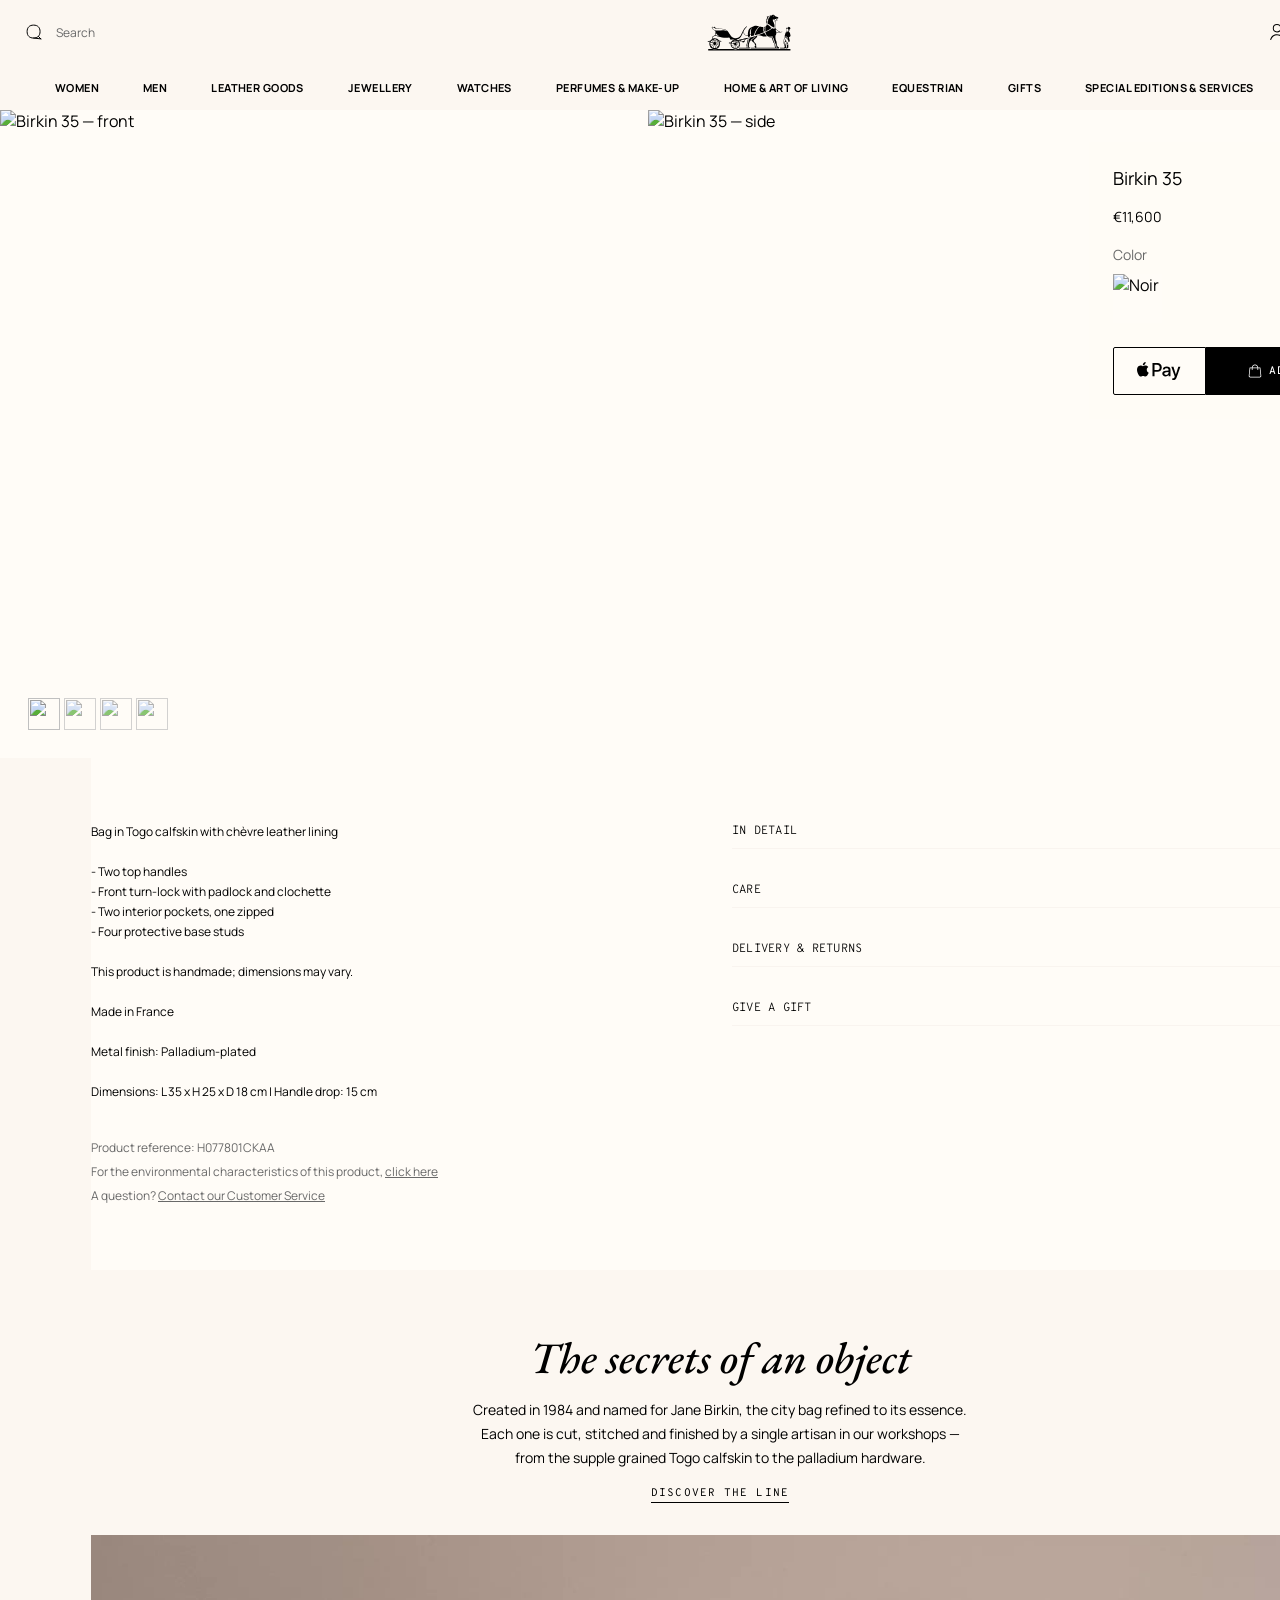
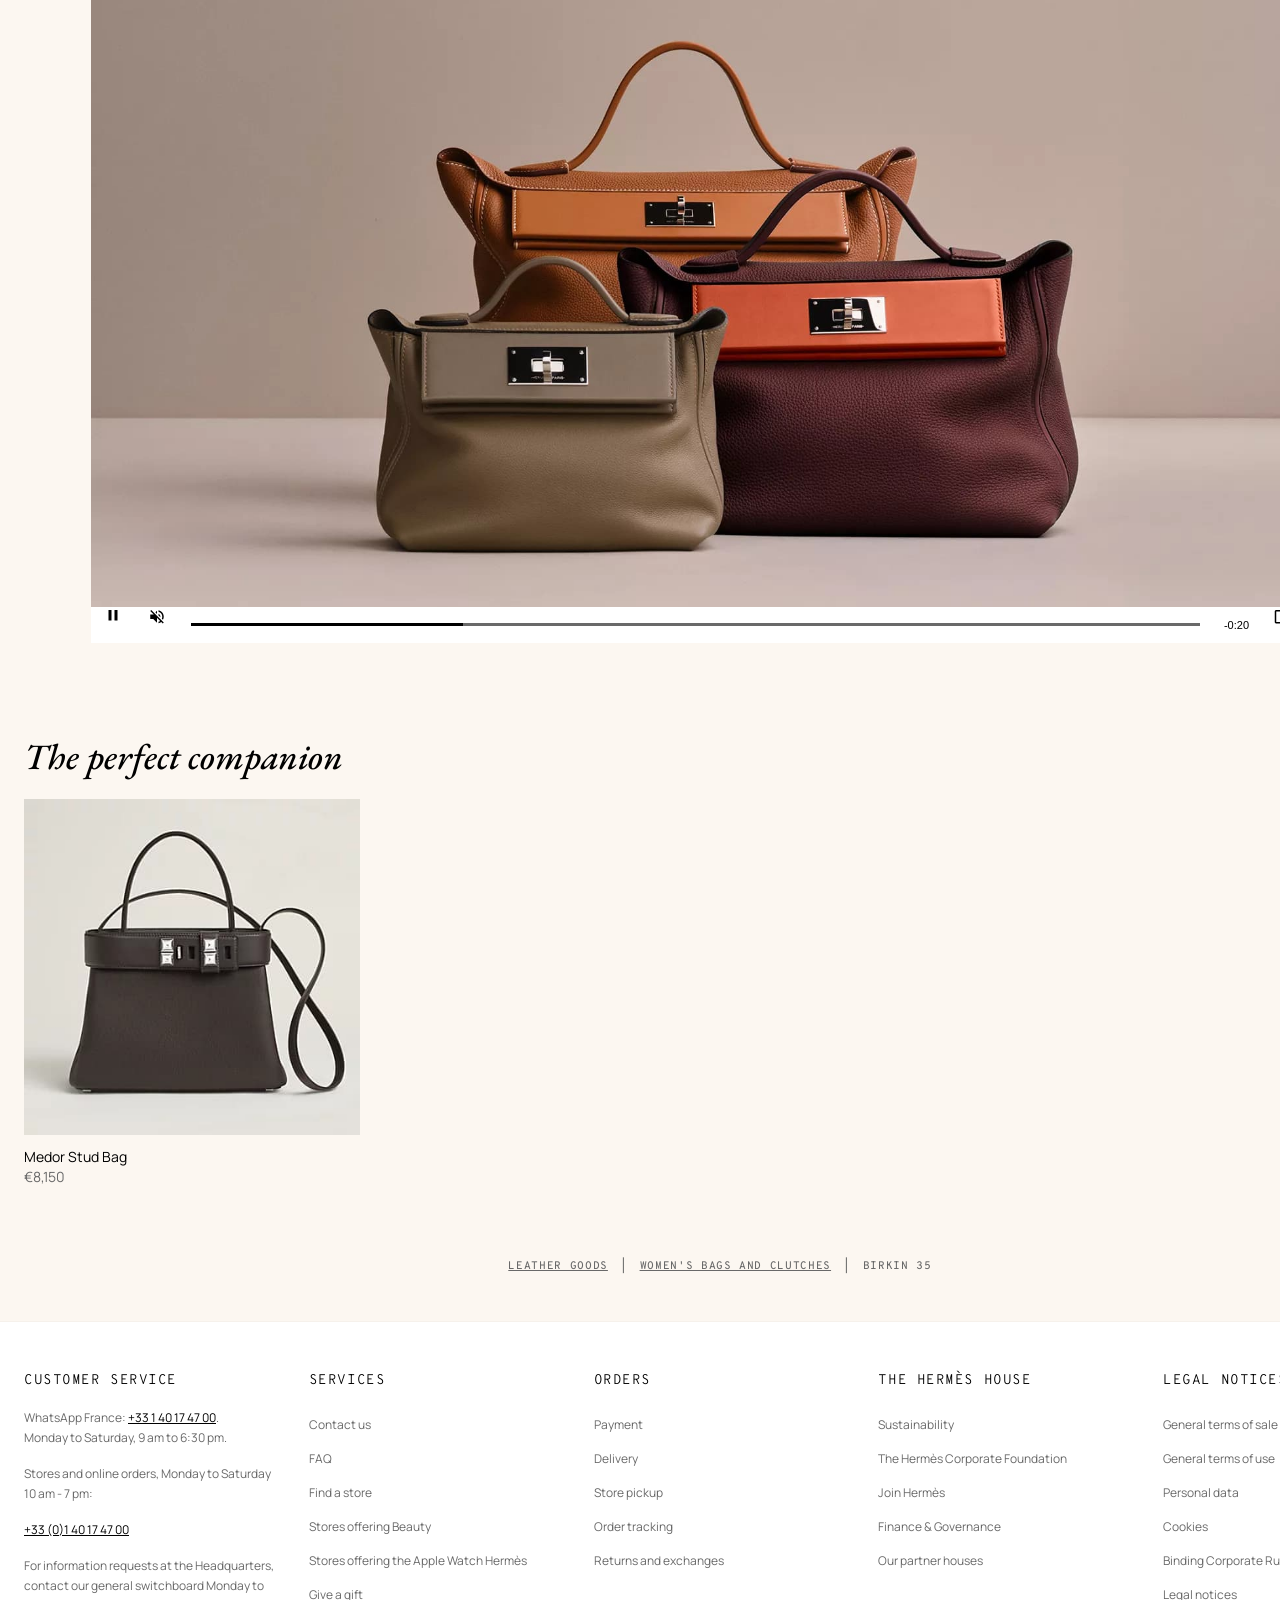
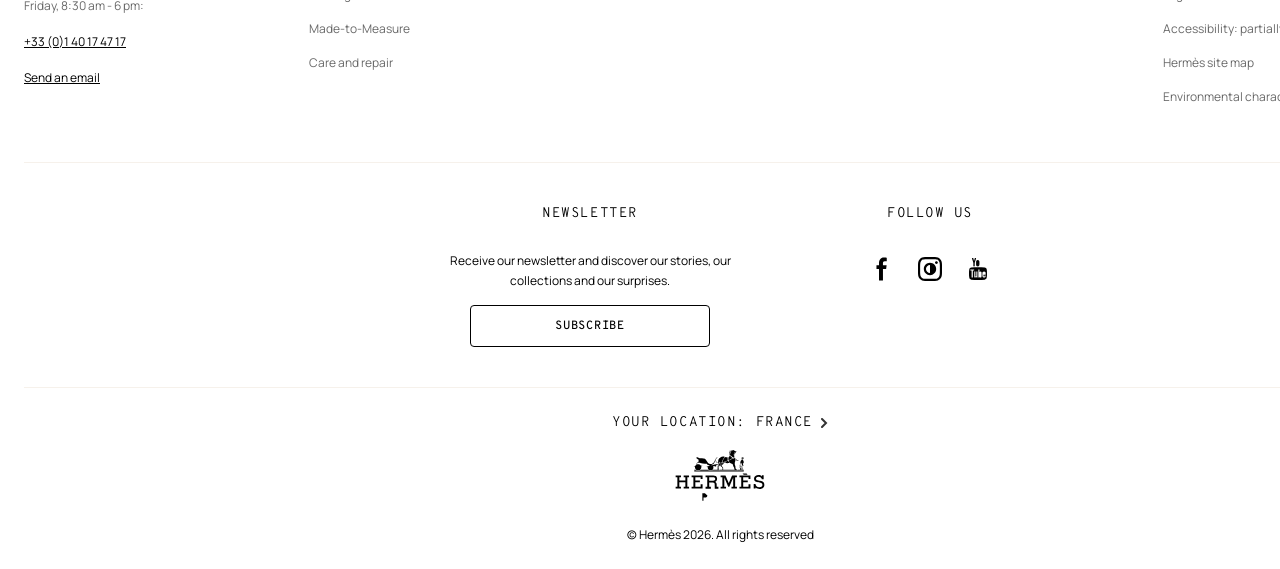
==== desktop.html @ f1724a3a "Hero carousel: scrollable 4-image strip + tablist indicator - Hero is now a horizontal scroll strip " ====
<!DOCTYPE html>
<html lang="en">
<head>
  <meta charset="UTF-8" />
  <meta name="viewport" content="width=1440, initial-scale=1.0" />
  <title>Birkin 35 | Hermès</title>
  <link rel="preconnect" href="https://fonts.googleapis.com" />
  <link rel="preconnect" href="https://fonts.gstatic.com" crossorigin />
  <link href="https://fonts.googleapis.com/css2?family=EB+Garamond:ital,wght@1,500&family=Manrope:wght@400;700&family=Overpass+Mono:wght@300;400;500&display=swap" rel="stylesheet" />
  <link rel="stylesheet" href="style-desktop.css" />
</head>
<body>
  <div class="device-d">

    <!-- ========== HEADER ========== -->
    <header class="header-d">
      <div class="header-bar-d">
        <div class="header-search-d">
          <img class="header-search-icon-d" src="assets/images/search-icon.svg" alt="" />
          <span>Search</span>
        </div>
        <a href="#" class="header-logo-d" aria-label="Hermès">
          <img src="assets/images/hermes-logo.svg" alt="Hermès" />
        </a>
        <div class="header-utility-d">
          <button class="header-util-d" aria-label="Account">
            <img src="assets/images/header-account.svg" alt="" />
            <span>Account</span>
          </button>
          <button class="header-util-d" aria-label="Bag">
            <img src="assets/images/header-bag.svg" alt="" />
            <span>Bag</span>
          </button>
        </div>
      </div>
      <nav class="menu-bar-d" aria-label="Categories">
        <a href="#">WOMEN</a>
        <a href="#">MEN</a>
        <a href="#">LEATHER GOODS</a>
        <a href="#">JEWELLERY</a>
        <a href="#">WATCHES</a>
        <a href="#">PERFUMES &amp; MAKE-UP</a>
        <a href="#">HOME &amp; ART OF LIVING</a>
        <a href="#">EQUESTRIAN</a>
        <a href="#">GIFTS</a>
        <a href="#">SPECIAL EDITIONS &amp; SERVICES</a>
        <a href="#">ABOUT HERMÈS</a>
      </nav>
    </header>

    <main class="main-d">

      <!-- ========== HERO ========== -->
      <section class="hero-d">
        <div class="hero-images-d">
          <div class="hero-image-d" data-view="0">
            <img src="assets/images/IMG_9159.jpg" alt="Birkin 35 — front" />
          </div>
          <div class="hero-image-d" data-view="1">
            <img src="assets/images/IMG_9159.jpg" alt="Birkin 35 — side" />
          </div>
          <div class="hero-image-d" data-view="2">
            <img src="assets/images/IMG_9159.jpg" alt="Birkin 35 — above" />
          </div>
          <div class="hero-image-d" data-view="3">
            <img src="assets/images/IMG_9159.jpg" alt="Birkin 35 — back" />
          </div>
        </div>

        <!-- Image tablist: 4 small thumbnails + active indicator -->
        <div class="hero-tablist-d" role="tablist" aria-label="Product views">
          <button class="hero-tab-d hero-tab-active-d" data-view="0" role="tab" aria-selected="true">
            <img src="assets/images/IMG_9159.jpg" alt="" />
          </button>
          <button class="hero-tab-d" data-view="1" role="tab" aria-selected="false">
            <img src="assets/images/IMG_9159.jpg" alt="" />
          </button>
          <button class="hero-tab-d" data-view="2" role="tab" aria-selected="false">
            <img src="assets/images/IMG_9159.jpg" alt="" />
          </button>
          <button class="hero-tab-d" data-view="3" role="tab" aria-selected="false">
            <img src="assets/images/IMG_9159.jpg" alt="" />
          </button>
        </div>

        <aside class="product-info-d">
          <h1 class="product-title-d">Birkin 35</h1>
          <div class="product-price-d">€11,600</div>

          <div class="variant-group-d">
            <div class="variant-header-d">
              <span class="variant-label-d">Color</span>
              <span class="variant-value-d">Noir</span>
            </div>
            <ul class="variant-swatches-d">
              <li class="swatch-d swatch-active-d">
                <img src="assets/images/IMG_9159.jpg" alt="Noir" />
              </li>
            </ul>
          </div>

          <div class="actions-d">
            <button class="apple-pay-btn-d" aria-label="Apple Pay">
              <img src="assets/images/apple-pay-logo.svg" alt="Apple Pay" />
            </button>
            <div class="add-to-cart-wrapper-d">
              <span class="cart-slot-d" aria-hidden="true"></span>
              <button id="add-to-cart-d" class="add-to-cart-btn-d" aria-label="Add to cart">
                <img class="cart-icon-d" src="assets/images/cart-icon.svg" alt="" />
                <span class="cart-label-d">ADD TO CART</span>
              </button>
            </div>
          </div>
        </aside>
      </section>

      <!-- ========== DETAILS — 2 columns (description + panels) ========== -->
      <section class="details-d">
        <div class="details-text-d">
          <div class="details-description-d">
            <p>Bag in Togo calfskin with chèvre leather lining</p>
            <p>- Two top handles<br>- Front turn-lock with padlock and clochette<br>- Two interior pockets, one zipped<br>- Four protective base studs</p>
            <p>This product is handmade; dimensions may vary.</p>
          </div>
          <p class="details-line-d">Made in France</p>
          <p class="details-line-d">Metal finish: Palladium-plated</p>
          <p class="details-line-d">Dimensions: L 35 x H 25 x D 18 cm | Handle drop: 15 cm</p>

          <div class="details-footer-d">
            <p class="ref-d">Product reference:  H077801CKAA</p>
            <p class="env-d">For the environmental characteristics of this product, <a href="#">click here</a></p>
            <p class="contact-d">A question? <a href="#">Contact our Customer Service</a></p>
          </div>
        </div>

        <div class="details-panels-d">
          <button class="panel-d">
            <span class="panel-label-d">IN DETAIL</span>
            <img class="panel-icon-d" src="assets/images/plus-icon.svg" alt="" />
          </button>
          <button class="panel-d">
            <span class="panel-label-d">CARE</span>
            <img class="panel-icon-d" src="assets/images/plus-icon.svg" alt="" />
          </button>
          <button class="panel-d">
            <span class="panel-label-d">DELIVERY &amp; RETURNS</span>
            <img class="panel-icon-d" src="assets/images/plus-icon.svg" alt="" />
          </button>
          <button class="panel-d">
            <span class="panel-label-d">GIVE A GIFT</span>
            <img class="panel-icon-d" src="assets/images/plus-icon.svg" alt="" />
          </button>
        </div>
      </section>

      <!-- ========== STORY ========== -->
      <section class="story-d">
        <h2 class="story-title-d">The secrets of an object</h2>
        <p class="story-body-d">
          Created in 1984 and named for Jane Birkin, the city bag refined to its essence.<br>
          Each one is cut, stitched and finished by a single artisan in our workshops —<br>
          from the supple grained Togo calfskin to the palladium hardware.
        </p>
        <a class="story-link-d" href="#">DISCOVER THE LINE</a>

        <div class="story-video-d">
          <img class="video-thumb-d" src="assets/images/video-thumb.jpg" alt="" />
          <div class="video-controls-d">
            <button class="video-btn-d"><img src="assets/images/video-play.svg" alt="Play" /></button>
            <button class="video-btn-d"><img src="assets/images/video-mute.svg" alt="Mute" /></button>
            <div class="video-progress-d">
              <div class="video-progress-fill-d"></div>
            </div>
            <span class="video-time-d">-0:20</span>
            <button class="video-btn-d"><img src="assets/images/video-cc.svg" alt="Captions" /></button>
            <button class="video-btn-d"><img src="assets/images/video-fullscreen.svg" alt="Fullscreen" /></button>
          </div>
        </div>
      </section>

      <!-- ========== CROSS-SELL ========== -->
      <section class="cross-sell-d">
        <h2 class="cross-sell-title-d">The perfect companion</h2>
        <a class="cross-sell-item-d" href="#">
          <div class="cross-sell-image-d">
            <img src="assets/images/medor-clous.jpg" alt="Medor Stud Bag" />
          </div>
          <h3 class="cross-sell-name-d">Medor Stud Bag</h3>
          <p class="cross-sell-price-d">€8,150</p>
        </a>
      </section>

      <!-- ========== BREADCRUMB ========== -->
      <nav class="breadcrumb-d">
        <a class="crumb-d crumb-link-d" href="#">LEATHER GOODS</a>
        <span class="crumb-sep-d">|</span>
        <a class="crumb-d crumb-link-d" href="#">WOMEN'S BAGS AND CLUTCHES</a>
        <span class="crumb-sep-d">|</span>
        <span class="crumb-d">BIRKIN 35</span>
      </nav>

    </main>

    <!-- ========== FOOTER ========== -->
    <footer class="footer-d">
      <div class="footer-columns-d">

        <section class="footer-col-d footer-service-col-d">
          <h4 class="footer-heading-d">CUSTOMER SERVICE</h4>
          <p class="footer-text-d">
            <span class="muted">WhatsApp France: </span><a href="#">+33 1 40 17 47 00</a><span class="muted">.</span><br>
            <span class="muted">Monday to Saturday, 9 am to 6:30 pm.</span>
          </p>
          <p class="footer-text-d muted">Stores and online orders, Monday to Saturday 10 am - 7 pm:</p>
          <a class="footer-link-d" href="#">+33 (0)1 40 17 47 00</a>

          <p class="footer-text-d muted">For information requests at the Headquarters, contact our general switchboard Monday to Friday, 8:30 am - 6 pm:</p>
          <a class="footer-link-d" href="#">+33 (0)1 40 17 47 17</a>

          <a class="footer-link-d footer-email-d" href="#">Send an email</a>
        </section>

        <section class="footer-col-d">
          <h4 class="footer-heading-d">SERVICES</h4>
          <ul class="footer-list-d">
            <li>Contact us</li>
            <li>FAQ</li>
            <li>Find a store</li>
            <li>Stores offering Beauty</li>
            <li>Stores offering the Apple Watch Hermès</li>
            <li>Give a gift</li>
            <li>Made-to-Measure</li>
            <li>Care and repair</li>
          </ul>
        </section>

        <section class="footer-col-d">
          <h4 class="footer-heading-d">ORDERS</h4>
          <ul class="footer-list-d">
            <li>Payment</li>
            <li>Delivery</li>
            <li>Store pickup</li>
            <li>Order tracking</li>
            <li>Returns and exchanges</li>
          </ul>
        </section>

        <section class="footer-col-d">
          <h4 class="footer-heading-d">THE HERMÈS HOUSE</h4>
          <ul class="footer-list-d">
            <li>Sustainability</li>
            <li>The Hermès Corporate Foundation</li>
            <li>Join Hermès</li>
            <li>Finance &amp; Governance</li>
            <li>Our partner houses</li>
          </ul>
        </section>

        <section class="footer-col-d">
          <h4 class="footer-heading-d">LEGAL NOTICES</h4>
          <ul class="footer-list-d">
            <li>General terms of sale</li>
            <li>General terms of use</li>
            <li>Personal data</li>
            <li>Cookies</li>
            <li>Binding Corporate Rules (BCR)</li>
            <li>Legal notices</li>
            <li>Accessibility: partially compliant</li>
            <li>Hermès site map</li>
            <li>Environmental characteristics</li>
          </ul>
        </section>
      </div>

      <div class="footer-mid-d">
        <div class="footer-newsletter-d">
          <h4 class="footer-heading-d">NEWSLETTER</h4>
          <p class="footer-newsletter-text-d">Receive our newsletter and discover our stories, our<br>collections and our surprises.</p>
          <button class="footer-newsletter-btn-d">SUBSCRIBE</button>
        </div>

        <div class="footer-social-d">
          <h4 class="footer-heading-d">FOLLOW US</h4>
          <div class="footer-social-icons-d">
            <a href="#"><img src="assets/images/social-1.svg" alt="" /></a>
            <a href="#"><img src="assets/images/social-2.svg" alt="" /></a>
            <a href="#"><img src="assets/images/social-3.svg" alt="" /></a>
          </div>
        </div>
      </div>

      <div class="footer-bottom-d">
        <button class="footer-country-btn-d">
          <span>YOUR LOCATION: FRANCE</span>
          <img src="assets/images/country-arrow.svg" alt="" />
        </button>

        <div class="footer-rider-d">
          <img src="assets/images/hermes-rider.svg" alt="Hermès" />
        </div>

        <p class="footer-copyright-d">© Hermès 2026. All rights reserved</p>
      </div>
    </footer>

    <!-- ========== YIELD DIALOG ========== -->
    <div id="yield-dialog-d" class="dialog-d" hidden>
      <div class="dialog-card-d">
        <img class="dialog-logo-d" src="assets/images/hermes-logo.svg" alt="Hermès" />
        <p class="dialog-message-d">Availability of this piece is determined by allocation. Please visit your nearest boutique to be introduced to one of our advisors.</p>
        <button class="dialog-close-d">Understood</button>
      </div>
    </div>

  </div>
  <script src="script-desktop.js"></script>
</body>
</html>
---- style-desktop.css ----
/* Hermès Birkin 35 — Desktop (1440px frame) — 1:1 from Figma node 6986:113 */

:root {
  --bg-page: #fcf7f1;
  --bg-card: #fffcf7;
  --ink: #000000;
  --muted: #696969;
  --separator: rgba(246, 241, 235, 0.6);
  --separator-solid: #f6f1eb;
}

* { box-sizing: border-box; margin: 0; padding: 0; }

html, body {
  background: var(--bg-page);
  font-family: 'Manrope', sans-serif;
  color: var(--ink);
  -webkit-font-smoothing: antialiased;
  overflow-x: hidden;
}

img { display: block; max-width: 100%; }
button { background: none; border: none; font-family: inherit; cursor: pointer; color: inherit; padding: 0; }
a { color: inherit; text-decoration: none; }
ul { list-style: none; }

.device-d {
  width: 1440px;
  margin: 0 auto;
  background: var(--bg-page);
  position: relative;
}

/* ===================== HEADER (110px) ===================== */
.header-d {
  width: 1440px;
  height: 110px;
  position: relative;
}

/* Top utility bar — 1392 wide (24px each side), 50px tall starting at y=7 */
.header-bar-d {
  position: absolute;
  left: 24px;
  top: 7px;
  width: 1392px;
  height: 50px;
  display: flex;
  align-items: center;
}

.header-search-d {
  display: flex;
  align-items: center;
  gap: 12px;
  height: 18px;
  font-family: 'Manrope', sans-serif;
  font-size: 12px;
  color: var(--muted);
}

.header-search-icon-d { width: 20px; height: 20px; }

.header-logo-d {
  position: absolute;
  left: 683px;
  top: 0;
  width: 84px;
  height: 50px;
  display: flex;
  align-items: center;
  justify-content: center;
}

.header-logo-d img { width: 84px; height: 50.3px; }

.header-utility-d {
  position: absolute;
  right: 0;
  top: 50%;
  transform: translateY(-50%);
  display: flex;
  align-items: center;
  gap: 24px;
}

.header-util-d {
  display: inline-flex;
  align-items: center;
  gap: 8px;
  font-family: 'Manrope', sans-serif;
  font-size: 12px;
  color: var(--ink);
}

.header-util-d img { width: 20px; height: 20px; }

/* Menu bar below — 1330.5 wide, centered, 46px tall, starts at y=64 */
.menu-bar-d {
  position: absolute;
  left: 50%;
  top: 64px;
  transform: translateX(-50%);
  width: 1330.5px;
  height: 46px;
  display: flex;
  align-items: center;
  justify-content: space-between;
  font-family: 'Manrope', sans-serif;
  font-weight: 700;
  font-size: 11px;
  letter-spacing: 0.04em;
  text-transform: uppercase;
  white-space: nowrap;
  color: var(--ink);
}

.menu-bar-d a { padding: 14px 0; }
.menu-bar-d a:hover { text-decoration: underline; }

/* ===================== HERO (1440 × 648, full width, horizontal scroll) ===================== */
.hero-d {
  width: 1440px;
  height: 648px;
  position: relative;
  overflow: hidden;
}

/* Horizontal scrollable strip — 4 images of 648×648 side by side.
   At 1440px viewport: 2 full images visible + ~144px of the third
   peeking on the right, matching the Figma layout. */
.hero-images-d {
  position: absolute;
  left: 0;
  top: 0;
  width: 1440px;
  height: 648px;
  display: flex;
  flex-wrap: nowrap;
  overflow-x: auto;
  overflow-y: hidden;
  scroll-snap-type: x mandatory;
  scroll-behavior: smooth;
  -webkit-overflow-scrolling: touch;
}

.hero-images-d::-webkit-scrollbar { display: none; }
.hero-images-d { scrollbar-width: none; }

.hero-image-d {
  flex: 0 0 648px;
  width: 648px;
  height: 648px;
  overflow: hidden;
  background: var(--bg-card);
  scroll-snap-align: start;
}

.hero-image-d img { width: 100%; height: 100%; object-fit: cover; }

/* Tablist — 148 × 40, positioned bottom-left of the hero (Figma: x=24, y=584) */
.hero-tablist-d {
  position: absolute;
  left: 24px;
  top: 584px;
  width: 148px;
  height: 40px;
  padding: 4px;
  display: flex;
  gap: 4px;
  z-index: 3;
}

.hero-tab-d {
  width: 32px;
  height: 32px;
  padding: 0;
  background: var(--bg-card);
  overflow: hidden;
  cursor: pointer;
  position: relative;
}

.hero-tab-d img {
  width: 100%;
  height: 100%;
  object-fit: cover;
  opacity: 0.7;
  transition: opacity 200ms ease-out;
}

.hero-tab-active-d img { opacity: 1; }

/* Active indicator — 32×2 horizontal divider under the active tab */
.hero-tab-active-d::after {
  content: '';
  position: absolute;
  left: 0;
  right: 0;
  bottom: -5px;
  height: 2px;
  background: #000;
}

/* Product info card overlay — 327 wide, top-right */
.product-info-d {
  position: absolute;
  right: 24px;
  top: 32px;
  width: 327px;
  background: rgba(255, 252, 247, 0.93);
  padding: 24px;
  display: flex;
  flex-direction: column;
  gap: 16px;
  z-index: 2;
}

.product-title-d {
  font-family: 'Manrope', sans-serif;
  font-weight: 400;
  font-size: 18px;
  line-height: 24px;
  color: var(--ink);
}

.product-price-d {
  font-family: 'Manrope', sans-serif;
  font-size: 14px;
  line-height: 22px;
  color: var(--ink);
}

.variant-group-d { display: flex; flex-direction: column; gap: 8px; }

.variant-header-d {
  display: flex;
  justify-content: space-between;
  align-items: baseline;
  font-size: 14px;
  line-height: 22px;
}

.variant-label-d { color: var(--muted); }
.variant-value-d { color: var(--ink); }

.variant-swatches-d {
  display: grid;
  grid-template-columns: repeat(5, 1fr);
  gap: 8px;
}

.swatch-d {
  background: var(--bg-card);
  aspect-ratio: 1 / 1;
  overflow: hidden;
  position: relative;
}

.swatch-d img { width: 100%; height: 100%; object-fit: cover; }

.swatch-active-d::after {
  content: '';
  position: absolute;
  left: 0; right: 0; bottom: -4px;
  border-bottom: 1px solid #000;
  height: 0;
}

/* Apple Pay + Add to Cart — exact widths from Figma: 108.3 + 218.7 = 327 */
.actions-d {
  display: flex;
  align-items: stretch;
  height: 48px;
  margin-top: 8px;
}

.apple-pay-btn-d {
  width: 108.3px;
  height: 48px;
  display: inline-flex;
  align-items: center;
  justify-content: center;
  background: var(--bg-card);
  border-top: 1px solid #000;
  border-left: 1px solid #000;
  border-bottom: 1px solid #000;
  border-right: 1px solid #000;
  border-radius: 2px 0 0 2px;
}

.apple-pay-btn-d img { width: 44px; height: 20px; }

.add-to-cart-wrapper-d {
  position: relative;
  width: 218.7px;
  height: 48px;
}

.cart-slot-d {
  position: absolute;
  inset: 0;
  border-top: 1px solid #000;
  border-right: 1px solid #000;
  border-bottom: 1px solid #000;
  border-radius: 0 2px 2px 0;
  pointer-events: none;
  z-index: 0;
}

.add-to-cart-btn-d {
  position: absolute;
  inset: 0;
  width: 100%;
  height: 100%;
  display: inline-flex;
  align-items: center;
  justify-content: center;
  gap: 6px;
  background: #000;
  border-radius: 0 2px 2px 0;
  z-index: 1;
  transition:
    transform 800ms cubic-bezier(0.22, 1, 0.36, 1),
    background 400ms ease-out;
  will-change: transform;
}

.cart-icon-d { width: 16px; height: 16px; }

.cart-label-d {
  font-family: 'Overpass Mono', monospace;
  font-weight: 500;
  font-size: 11px;
  line-height: 16px;
  letter-spacing: 0.04em;
  text-transform: uppercase;
  color: #fff;
  white-space: nowrap;
}

.add-to-cart-btn-d.processing {
  background: #b8b8b8;
  pointer-events: none;
}

.add-to-cart-btn-d.processing .cart-icon-d,
.add-to-cart-btn-d.processing .cart-label-d {
  opacity: 0.7;
  transition: opacity 400ms ease-out;
}

/* ===================== DETAILS — 1258 wide centered, 2 cols of 617 + 24 gap ===================== */
.details-d {
  width: 1258px;
  margin: 0 auto;
  padding: 64px 0;
  display: grid;
  grid-template-columns: 617px 617px;
  column-gap: 24px;
  background: var(--bg-card);
}

.details-text-d { display: flex; flex-direction: column; gap: 20px; }

.details-description-d p {
  font-size: 12px;
  line-height: 20px;
  color: var(--ink);
}

.details-description-d p + p { margin-top: 20px; }

.details-line-d {
  font-size: 12px;
  line-height: 20px;
  color: var(--ink);
}

.details-footer-d {
  margin-top: 16px;
  display: flex;
  flex-direction: column;
  gap: 4px;
}

.details-footer-d .ref-d,
.details-footer-d .env-d,
.details-footer-d .contact-d {
  font-size: 12px;
  line-height: 20px;
  color: var(--muted);
}

.details-footer-d a {
  text-decoration: underline;
  color: var(--muted);
}

.details-panels-d {
  display: flex;
  flex-direction: column;
  gap: 32px;
}

.panel-d {
  display: flex;
  align-items: center;
  justify-content: space-between;
  width: 100%;
  padding: 0 0 8px;
  border-bottom: 1px solid var(--separator);
  background: transparent;
  cursor: pointer;
}

.panel-label-d {
  font-family: 'Overpass Mono', monospace;
  font-weight: 300;
  font-size: 12px;
  line-height: 18px;
  color: var(--ink);
  text-transform: uppercase;
  letter-spacing: 0.02em;
}

.panel-icon-d { width: 14px; height: 14px; }

/* ===================== STORY — 1258 wide centered ===================== */
.story-d {
  width: 1258px;
  margin: 0 auto;
  padding: 64px 0 64px;
  display: flex;
  flex-direction: column;
  align-items: center;
}

.story-title-d {
  font-family: 'EB Garamond', serif;
  font-style: italic;
  font-weight: 500;
  font-size: 44px;
  line-height: 1.1;
  color: var(--ink);
  text-align: center;
}

.story-body-d {
  font-family: 'Manrope', sans-serif;
  font-size: 14px;
  line-height: 24px;
  color: var(--ink);
  text-align: center;
  padding-top: 16px;
}

.story-link-d {
  display: inline-block;
  margin-top: 16px;
  font-family: 'Overpass Mono', monospace;
  font-weight: 400;
  font-size: 11px;
  letter-spacing: 0.1em;
  text-transform: uppercase;
  text-align: center;
  color: var(--ink);
  border-bottom: 1px solid var(--ink);
  padding-bottom: 2px;
}

/* Video is 1258 wide, 707.6 tall — full content width */
.story-video-d {
  margin-top: 32px;
  width: 1258px;
  position: relative;
  background: var(--bg-card);
}

.video-thumb-d {
  width: 100%;
  height: 707.6px;
  object-fit: cover;
  display: block;
}

.video-controls-d {
  position: absolute;
  left: 0; right: 0; bottom: 0;
  height: 36px;
  background: #fff;
  display: flex;
  align-items: center;
}

.video-btn-d {
  width: 44px;
  height: 36px;
  display: inline-flex;
  align-items: center;
  justify-content: center;
}

.video-btn-d img { width: 40px; height: 30px; }

.video-progress-d {
  flex: 1;
  height: 3px;
  background: var(--muted);
  margin: 0 12px;
  position: relative;
}

.video-progress-fill-d {
  position: absolute;
  left: 0; top: 0; bottom: 0;
  width: 27%;
  background: #000;
}

.video-time-d {
  font-family: 'Arial', sans-serif;
  font-size: 11px;
  line-height: 36px;
  color: var(--ink);
  padding: 0 12px;
  white-space: nowrap;
}

/* ===================== CROSS-SELL — 1392 wide (24 each side) ===================== */
.cross-sell-d {
  width: 1392px;
  margin: 0 auto;
  padding: 32px 0;
}

.cross-sell-title-d {
  font-family: 'EB Garamond', serif;
  font-style: italic;
  font-weight: 500;
  font-size: 36px;
  line-height: 1;
  color: var(--ink);
  margin-bottom: 24px;
}

.cross-sell-item-d {
  display: inline-block;
  width: 336px;
}

.cross-sell-image-d {
  background: var(--bg-card);
  width: 336px;
  height: 336px;
  overflow: hidden;
}

.cross-sell-image-d img { width: 100%; height: 100%; object-fit: cover; }

.cross-sell-name-d {
  font-weight: 400;
  font-size: 14px;
  line-height: 20px;
  padding-top: 12px;
  color: var(--ink);
}

.cross-sell-price-d {
  font-size: 14px;
  line-height: 20px;
  color: var(--muted);
}

/* ===================== BREADCRUMB — 1258 wide centered ===================== */
.breadcrumb-d {
  width: 1258px;
  margin: 0 auto;
  padding: 40px 0 48px;
  display: flex;
  justify-content: center;
  gap: 12px;
  font-family: 'Overpass Mono', monospace;
  font-weight: 500;
  font-size: 11px;
  letter-spacing: 0.06em;
  text-transform: uppercase;
  color: var(--muted);
}

.crumb-link-d { text-decoration: underline; }

/* ===================== FOOTER — 1440 wide, 825 tall ===================== */
.footer-d {
  background: #fff;
  border-top: 1px solid var(--separator-solid);
  padding: 48px 24px 24px;
}

/* 5 columns: Customer Service + 4 link groups */
.footer-columns-d {
  display: grid;
  grid-template-columns: repeat(5, 1fr);
  gap: 32px;
  padding-bottom: 48px;
  border-bottom: 1px solid var(--separator-solid);
}

.footer-heading-d {
  font-family: 'Overpass Mono', monospace;
  font-weight: 300;
  font-size: 14px;
  line-height: 22px;
  text-transform: uppercase;
  letter-spacing: 0.04em;
  color: var(--ink);
  margin-bottom: 16px;
}

.footer-list-d li {
  font-family: 'Manrope', sans-serif;
  font-size: 12px;
  line-height: 18px;
  color: var(--muted);
  padding: 8px 0;
}

.footer-text-d {
  font-family: 'Manrope', sans-serif;
  font-size: 12px;
  line-height: 20px;
  color: var(--muted);
  margin-bottom: 16px;
}

.footer-text-d.muted, .footer-text-d .muted { color: var(--muted); }

.footer-link-d {
  display: block;
  font-family: 'Manrope', sans-serif;
  font-size: 12px;
  line-height: 20px;
  color: var(--ink);
  text-decoration: underline;
  margin-top: 4px;
  margin-bottom: 16px;
}

.footer-email-d { margin-top: 0; }

.footer-service-col-d a { color: var(--ink); text-decoration: underline; }

/* Mid section: Newsletter (center-left) + Follow Us (center-right) */
.footer-mid-d {
  padding: 40px 0;
  display: flex;
  align-items: flex-start;
  justify-content: center;
  gap: 80px;
  border-bottom: 1px solid var(--separator-solid);
}

.footer-newsletter-d {
  width: 340px;
  display: flex;
  flex-direction: column;
  align-items: center;
  gap: 10px;
  text-align: center;
}

.footer-newsletter-text-d {
  font-size: 12px;
  line-height: 20px;
  color: var(--ink);
}

.footer-newsletter-btn-d {
  margin-top: 4px;
  width: 240px;
  min-height: 40px;
  padding: 12px 17px;
  border: 1px solid var(--ink);
  border-radius: 4px;
  font-family: 'Overpass Mono', monospace;
  font-weight: 500;
  font-size: 12px;
  line-height: 16px;
  text-transform: uppercase;
  letter-spacing: 0.06em;
  color: var(--ink);
  background: transparent;
}

.footer-social-d {
  width: 180px;
  display: flex;
  flex-direction: column;
  align-items: center;
  gap: 16px;
}

.footer-social-icons-d {
  display: flex;
  gap: 24px;
}

.footer-social-icons-d a img { width: 24px; height: 24px; }

/* Bottom: country selector, rider, copyright */
.footer-bottom-d {
  padding: 24px 0 0;
  display: flex;
  flex-direction: column;
  align-items: center;
  gap: 16px;
}

.footer-country-btn-d {
  position: relative;
  height: 22px;
  font-family: 'Overpass Mono', monospace;
  font-weight: 300;
  font-size: 14px;
  text-transform: uppercase;
  letter-spacing: 0.04em;
  color: var(--ink);
  display: flex;
  align-items: center;
  gap: 8px;
}

.footer-country-btn-d img { width: 7px; height: 10px; }

.footer-rider-d img { width: 90px; height: 51.5px; }

.footer-copyright-d {
  font-size: 12px;
  line-height: 20px;
  color: var(--ink);
  text-align: center;
  margin-top: 8px;
}

/* ===================== DIALOG ===================== */
.dialog-d {
  position: fixed;
  inset: 0;
  background: rgba(252, 247, 241, 0.96);
  display: flex;
  align-items: center;
  justify-content: center;
  z-index: 200;
  opacity: 0;
  pointer-events: none;
  transition: opacity 500ms ease-out;
}

.dialog-d.open { opacity: 1; pointer-events: auto; }
.dialog-d[hidden] { display: none; }

.dialog-card-d {
  width: 480px;
  display: flex;
  flex-direction: column;
  align-items: center;
  gap: 32px;
  padding: 48px 32px;
  text-align: center;
}

.dialog-logo-d { width: 120px; height: 72px; }

.dialog-message-d {
  font-family: 'EB Garamond', serif;
  font-style: italic;
  font-weight: 500;
  font-size: 28px;
  line-height: 38px;
  color: var(--ink);
}

.dialog-close-d {
  font-family: 'Overpass Mono', monospace;
  font-weight: 500;
  font-size: 12px;
  line-height: 16px;
  letter-spacing: 0.06em;
  text-transform: uppercase;
  color: var(--ink);
  padding: 14px 36px;
  border: 1px solid var(--ink);
  border-radius: 2px;
  background: transparent;
}
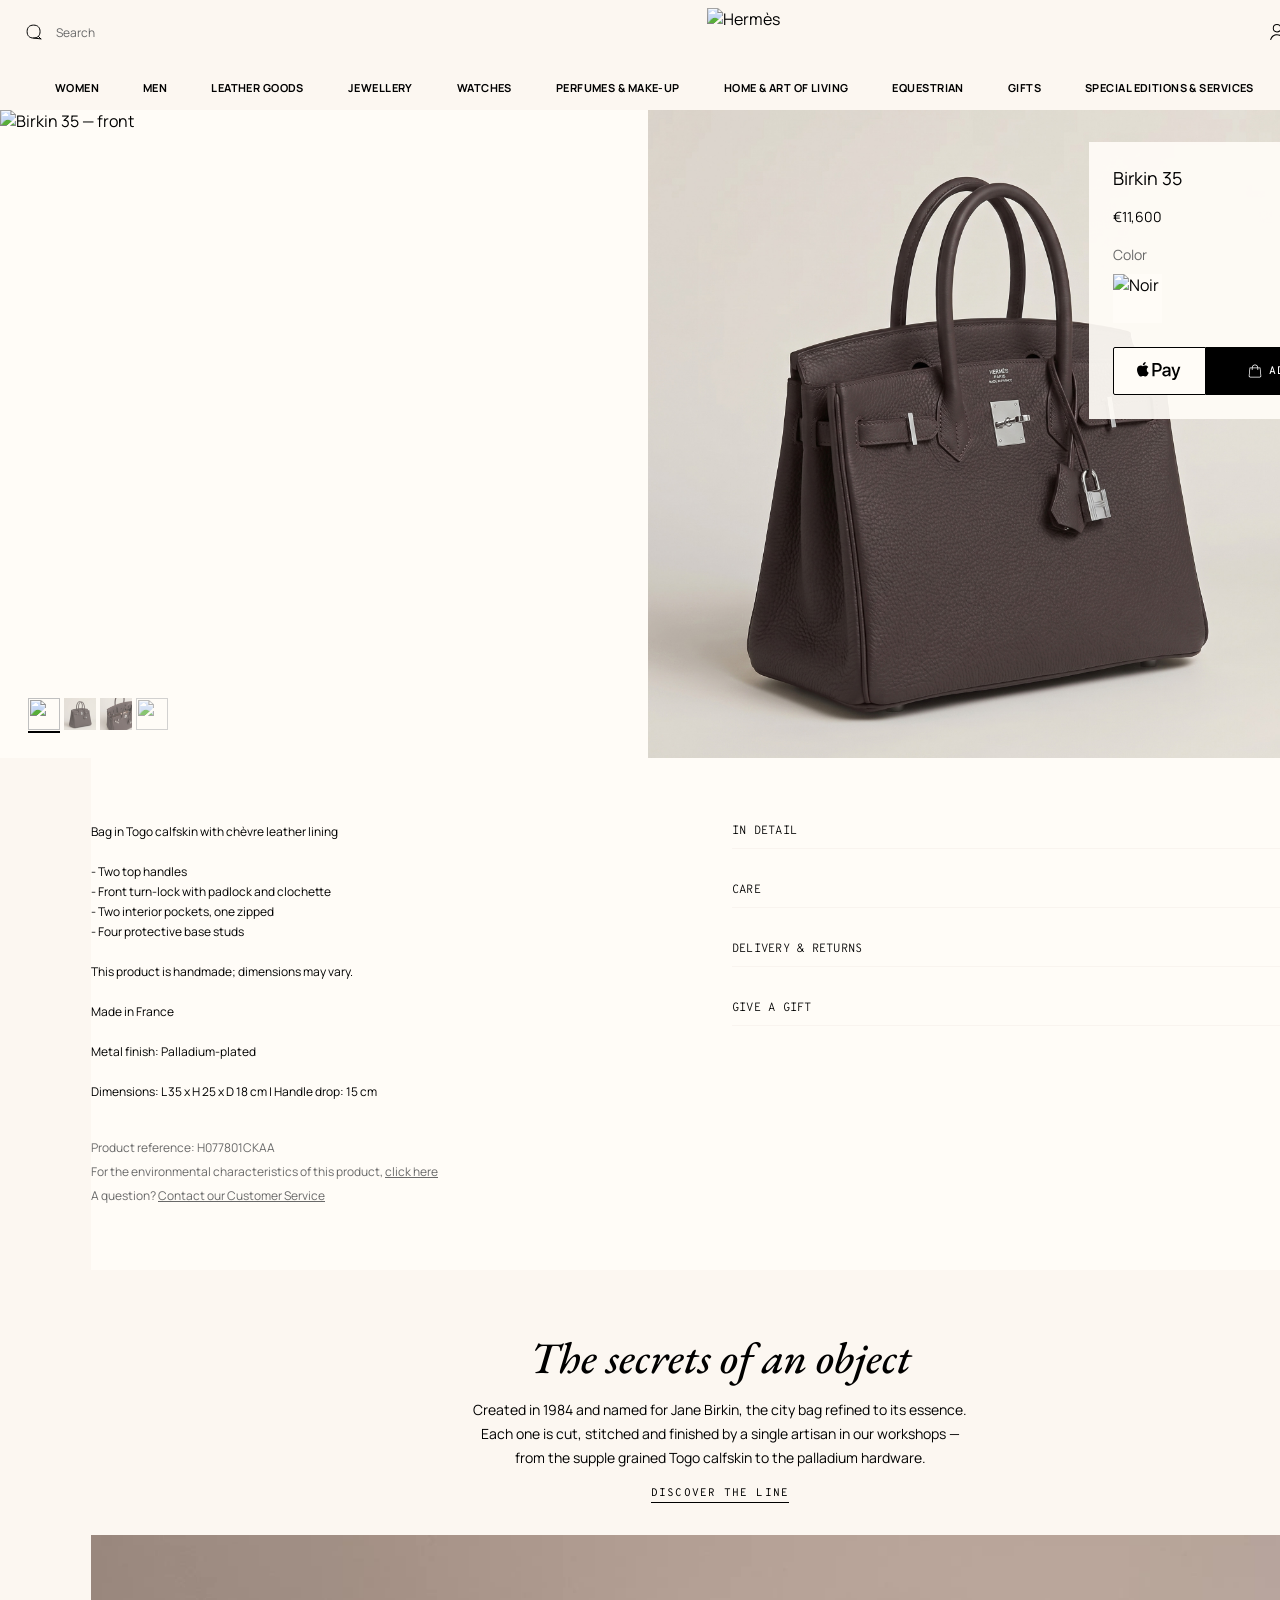
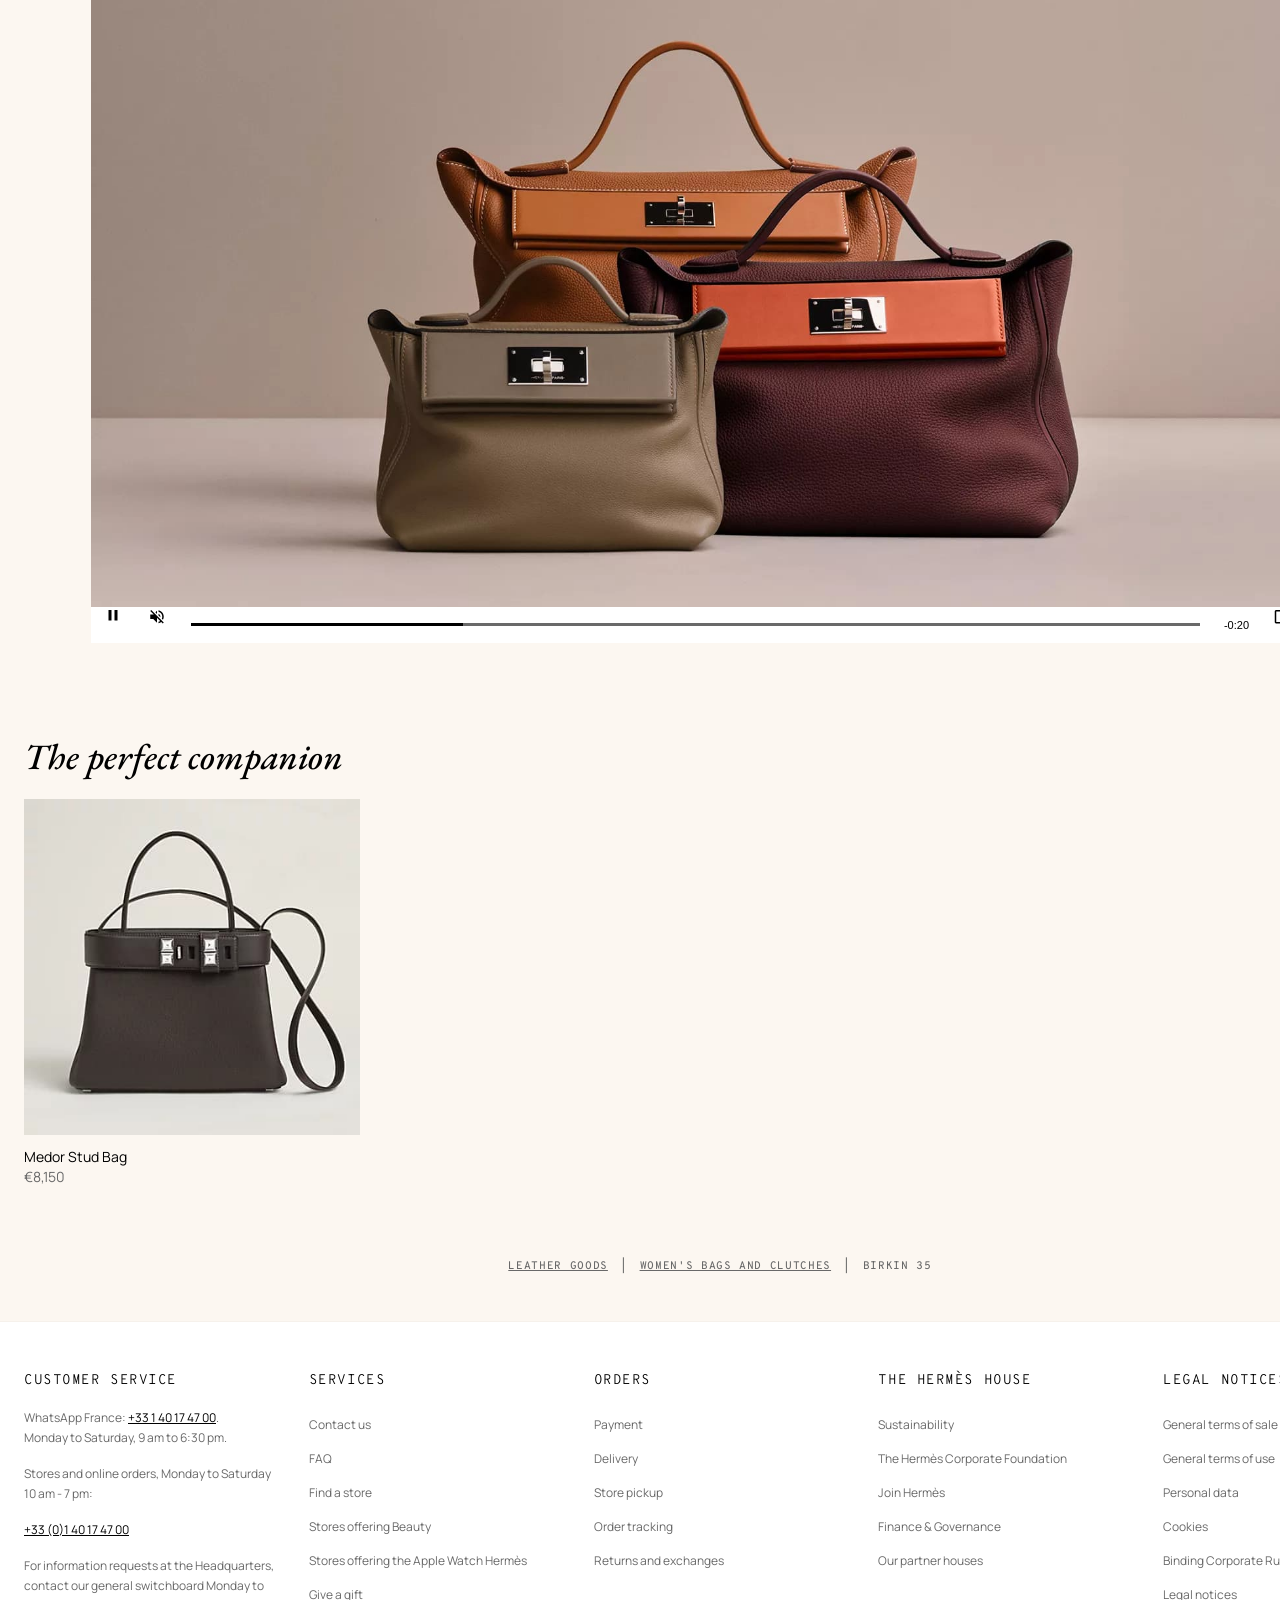
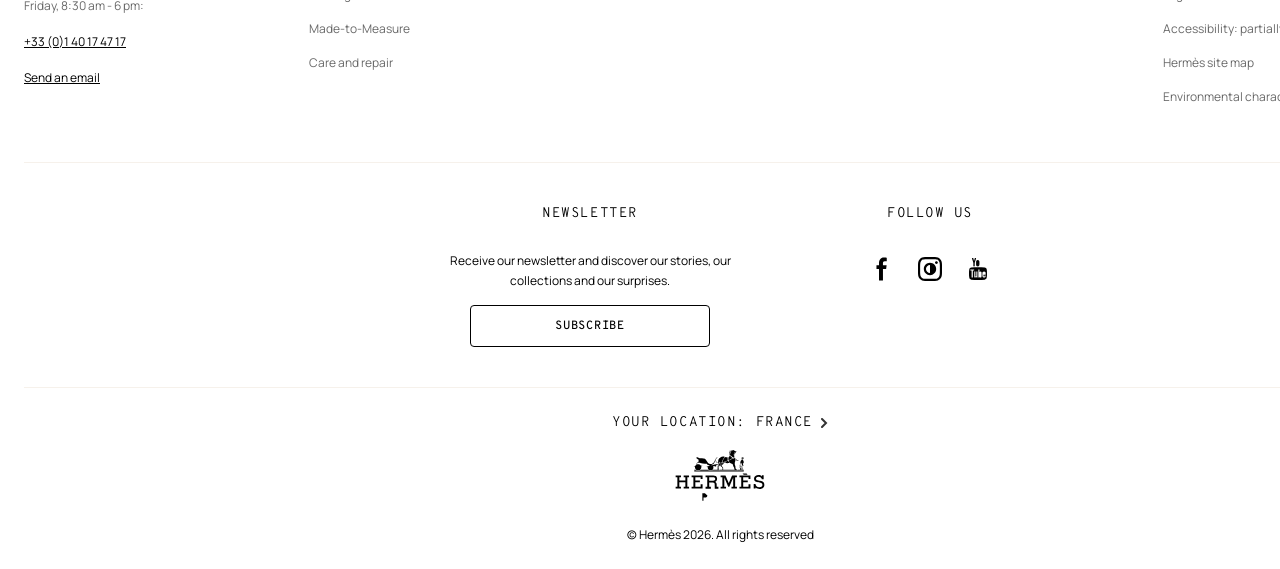
==== commit 726c721d: "Use IMG_9159_2 + IMG_9159_3 in carousel + fix indicator clipping Slots 2 and 3 of the hero carousel " ====
--- a/desktop.html
+++ b/desktop.html
@@ -20,7 +20,7 @@
           <span>Search</span>
         </div>
         <a href="#" class="header-logo-d" aria-label="Hermès">
-          <img src="assets/images/hermes-logo.svg" alt="Hermès" />
+          <img src="assets/images/hermes-logo-desktop.svg" alt="Hermès" />
         </a>
         <div class="header-utility-d">
           <button class="header-util-d" aria-label="Account">
@@ -57,10 +57,10 @@
             <img src="assets/images/IMG_9159.jpg" alt="Birkin 35 — front" />
           </div>
           <div class="hero-image-d" data-view="1">
-            <img src="assets/images/IMG_9159.jpg" alt="Birkin 35 — side" />
+            <img src="assets/images/IMG_9159_2.jpg" alt="Birkin 35 — side" />
           </div>
           <div class="hero-image-d" data-view="2">
-            <img src="assets/images/IMG_9159.jpg" alt="Birkin 35 — above" />
+            <img src="assets/images/IMG_9159_3.jpg" alt="Birkin 35 — above" />
           </div>
           <div class="hero-image-d" data-view="3">
             <img src="assets/images/IMG_9159.jpg" alt="Birkin 35 — back" />
@@ -73,10 +73,10 @@
             <img src="assets/images/IMG_9159.jpg" alt="" />
           </button>
           <button class="hero-tab-d" data-view="1" role="tab" aria-selected="false">
-            <img src="assets/images/IMG_9159.jpg" alt="" />
+            <img src="assets/images/IMG_9159_2.jpg" alt="" />
           </button>
           <button class="hero-tab-d" data-view="2" role="tab" aria-selected="false">
-            <img src="assets/images/IMG_9159.jpg" alt="" />
+            <img src="assets/images/IMG_9159_3.jpg" alt="" />
           </button>
           <button class="hero-tab-d" data-view="3" role="tab" aria-selected="false">
             <img src="assets/images/IMG_9159.jpg" alt="" />
@@ -306,7 +306,7 @@
     <!-- ========== YIELD DIALOG ========== -->
     <div id="yield-dialog-d" class="dialog-d" hidden>
       <div class="dialog-card-d">
-        <img class="dialog-logo-d" src="assets/images/hermes-logo.svg" alt="Hermès" />
+        <img class="dialog-logo-d" src="assets/images/hermes-logo-desktop.svg" alt="Hermès" />
         <p class="dialog-message-d">Availability of this piece is determined by allocation. Please visit your nearest boutique to be introduced to one of our advisors.</p>
         <button class="dialog-close-d">Understood</button>
       </div>
--- a/style-desktop.css
+++ b/style-desktop.css
@@ -72,7 +72,7 @@
   justify-content: center;
 }
 
-.header-logo-d img { width: 84px; height: 50.3px; }
+.header-logo-d img { width: 84px; height: 48px; }
 
 .header-utility-d {
   position: absolute;
@@ -176,17 +176,17 @@
   height: 32px;
   padding: 0;
   background: var(--bg-card);
-  overflow: hidden;
   cursor: pointer;
   position: relative;
 }
 
 .hero-tab-d img {
-  width: 100%;
-  height: 100%;
+  width: 32px;
+  height: 32px;
   object-fit: cover;
   opacity: 0.7;
   transition: opacity 200ms ease-out;
+  display: block;
 }
 
 .hero-tab-active-d img { opacity: 1; }
@@ -197,7 +197,7 @@
   position: absolute;
   left: 0;
   right: 0;
-  bottom: -5px;
+  bottom: -3px;
   height: 2px;
   background: #000;
 }
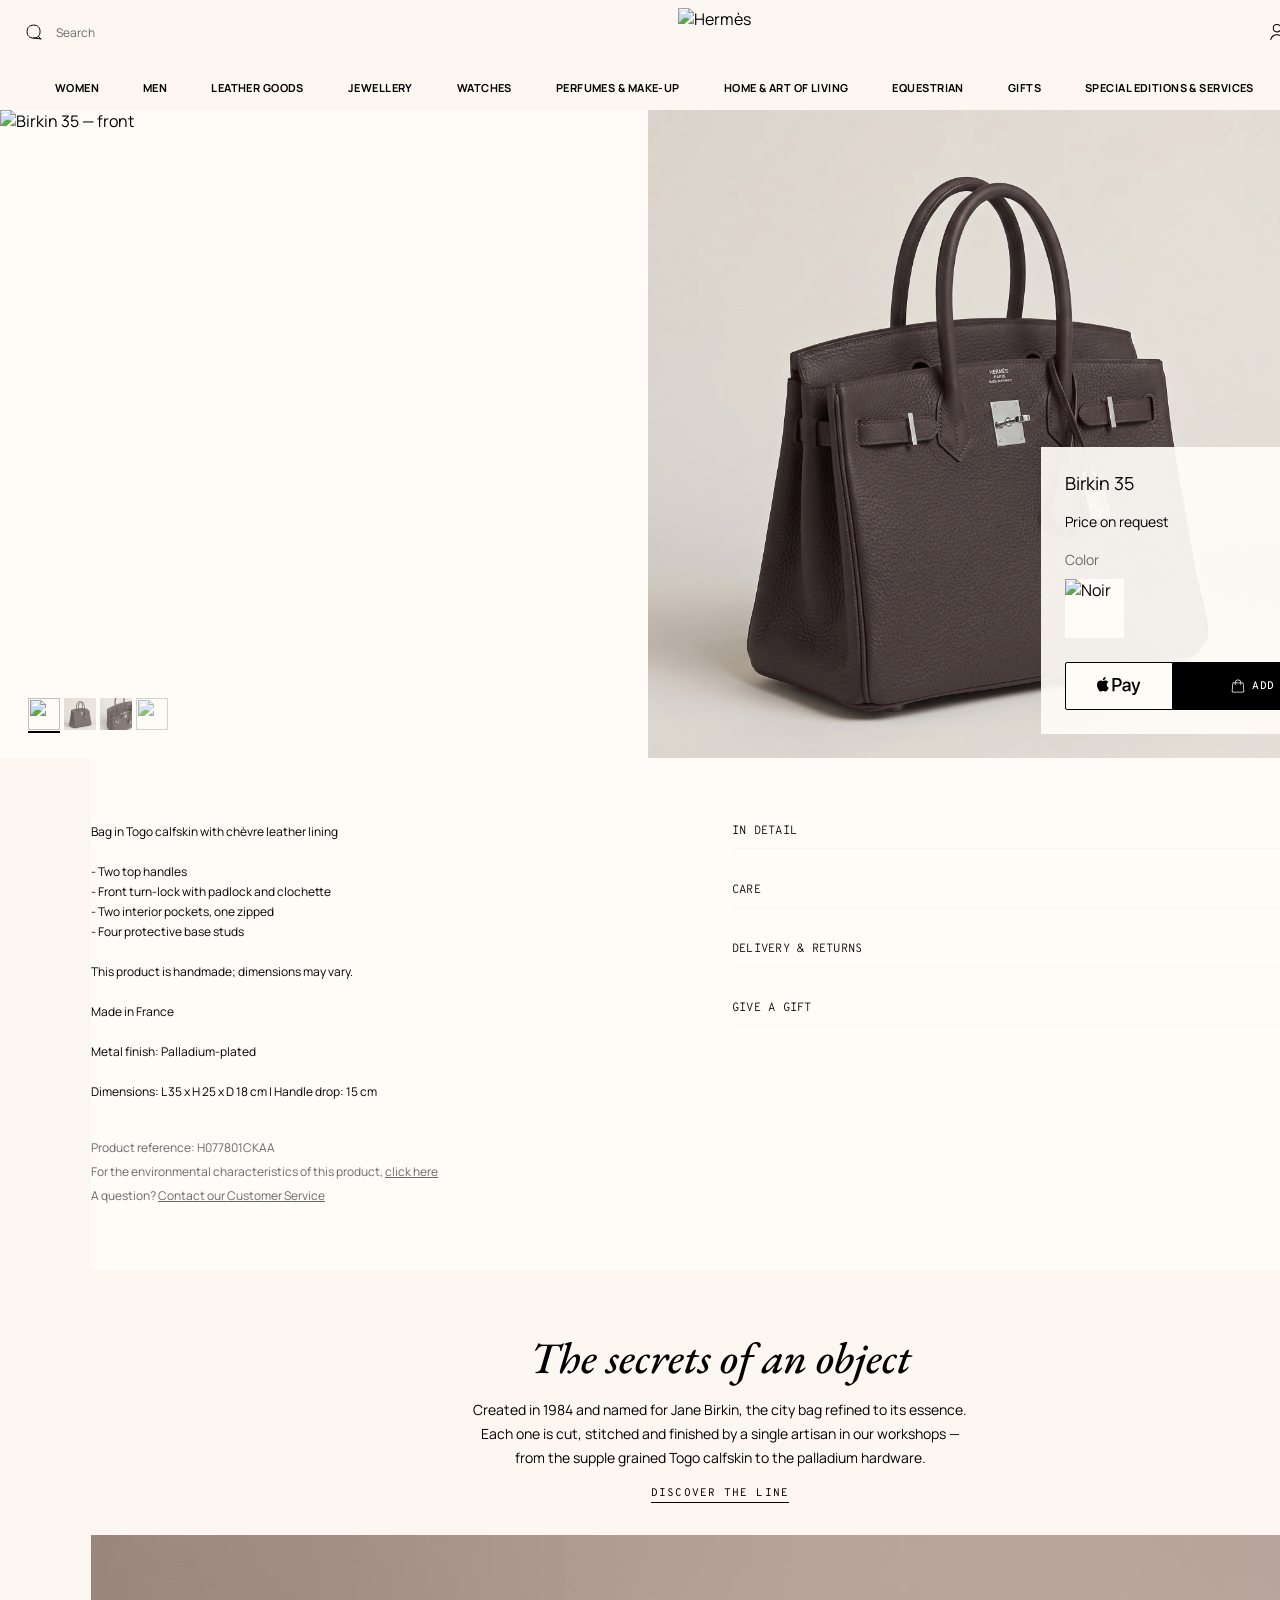
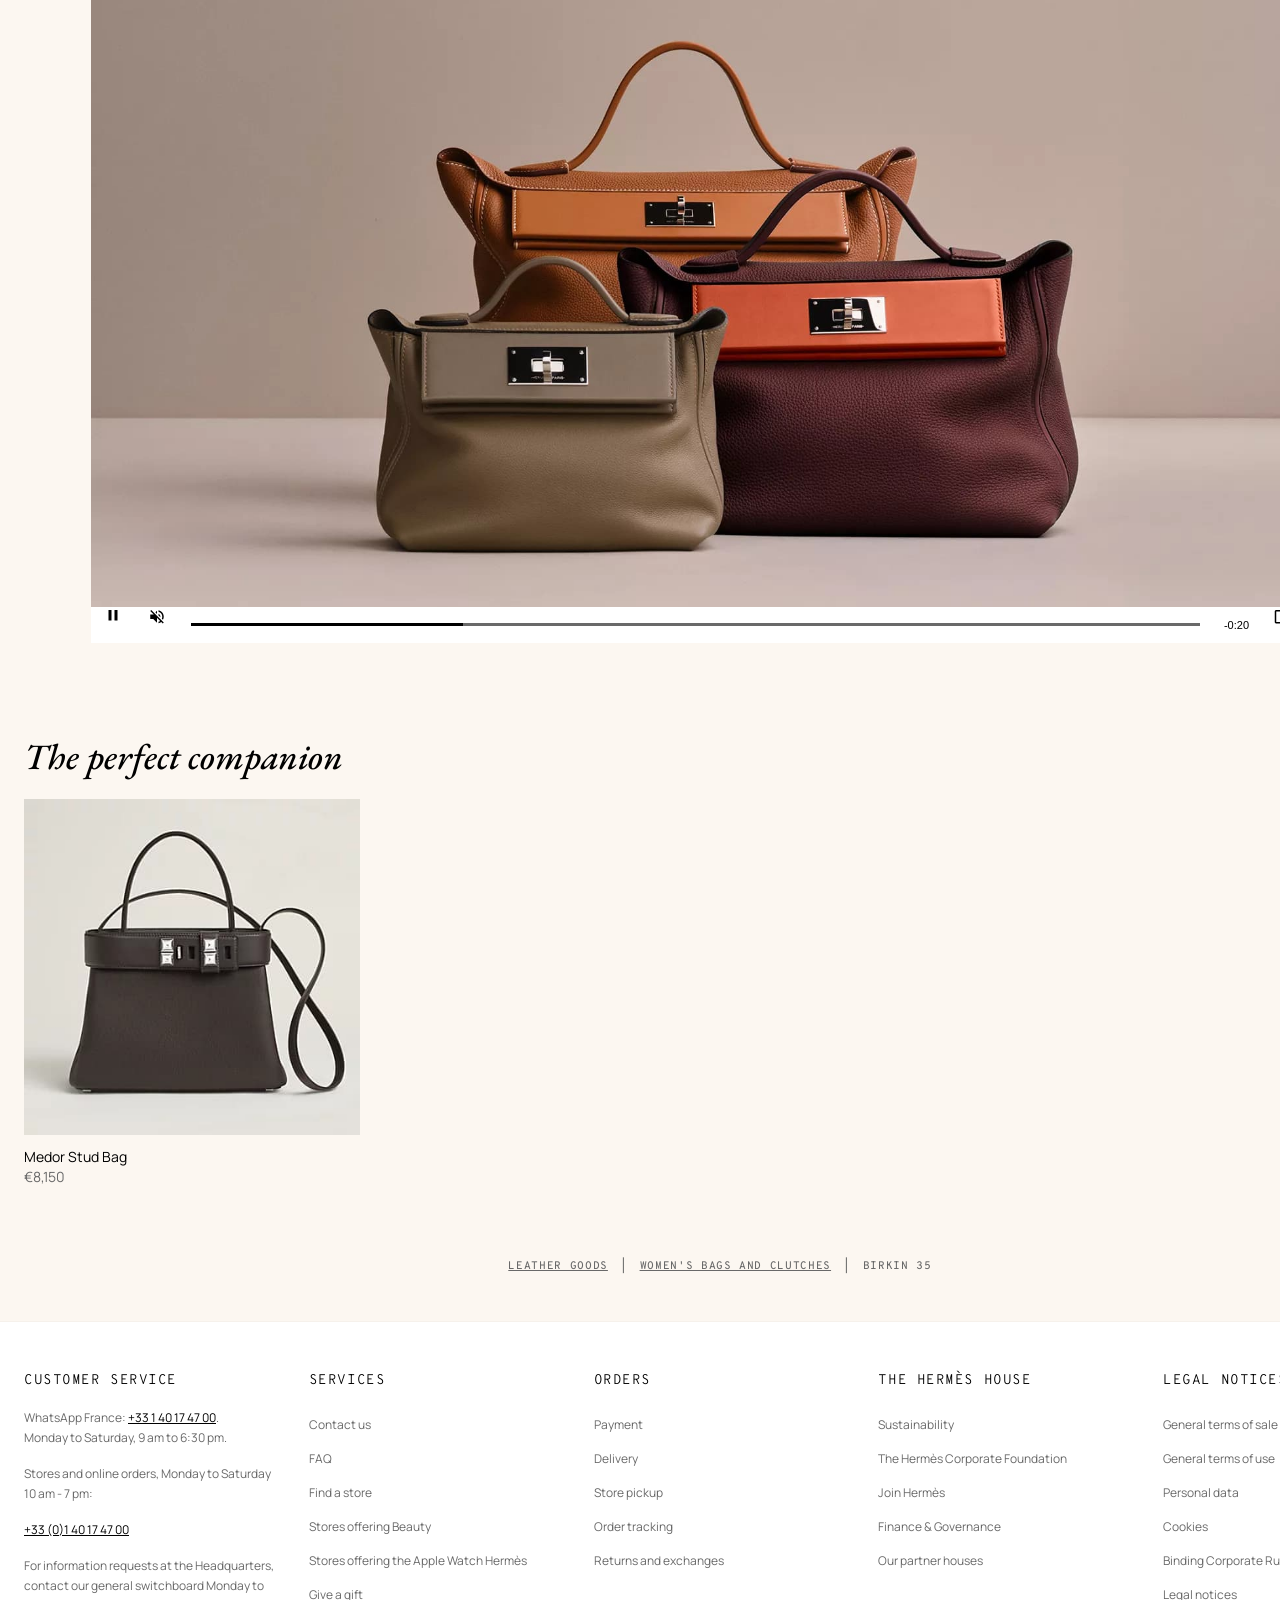
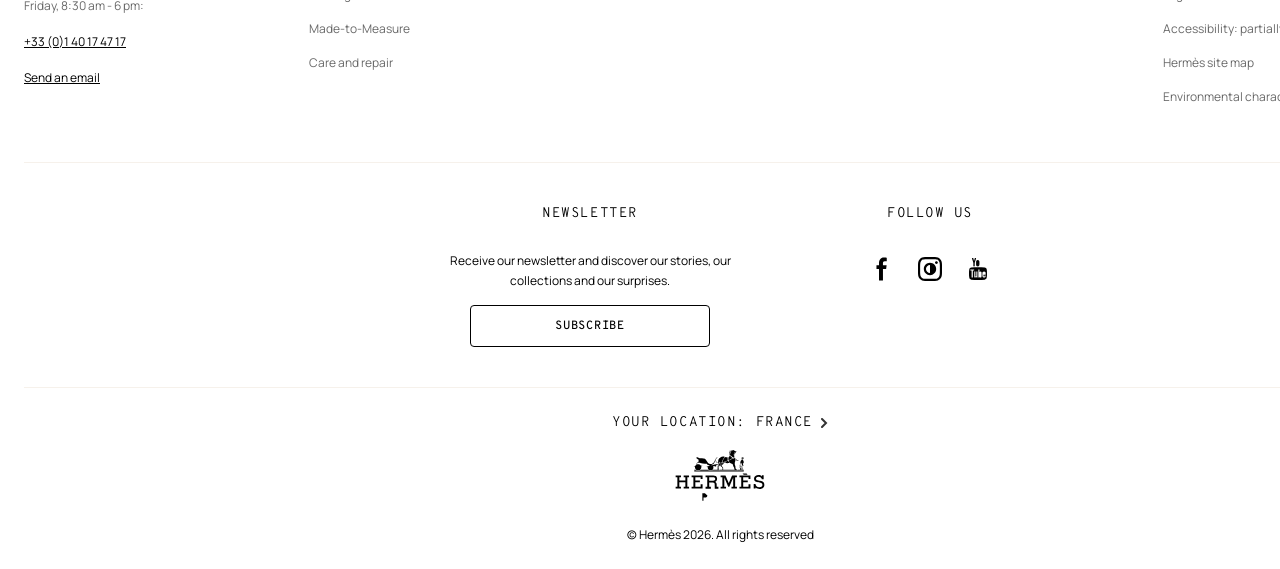
==== commit a343f91c: "Restore Hermès to root; scrap v1 Diesel; create /diesel/ folder Reverting the bad reorg: Hermès is b" ====
--- a/desktop.html
+++ b/desktop.html
@@ -85,7 +85,7 @@
 
         <aside class="product-info-d">
           <h1 class="product-title-d">Birkin 35</h1>
-          <div class="product-price-d">€11,600</div>
+          <div class="product-price-d">Price on request</div>
 
           <div class="variant-group-d">
             <div class="variant-header-d">
--- a/style-desktop.css
+++ b/style-desktop.css
@@ -63,8 +63,9 @@
 
 .header-logo-d {
   position: absolute;
-  left: 683px;
+  left: 50%;
   top: 0;
+  transform: translateX(-50%);
   width: 84px;
   height: 50px;
   display: flex;
@@ -202,12 +203,14 @@
   background: #000;
 }
 
-/* Product info card overlay — 327 wide, top-right */
+/* Product info card overlay — 375px wide, natural content height,
+   anchored 24px from the bottom of the 1440x648 hero so the buy
+   actions land where the Figma frame puts them. */
 .product-info-d {
   position: absolute;
   right: 24px;
-  top: 32px;
-  width: 327px;
+  bottom: 24px;
+  width: 375px;
   background: rgba(255, 252, 247, 0.93);
   padding: 24px;
   display: flex;
